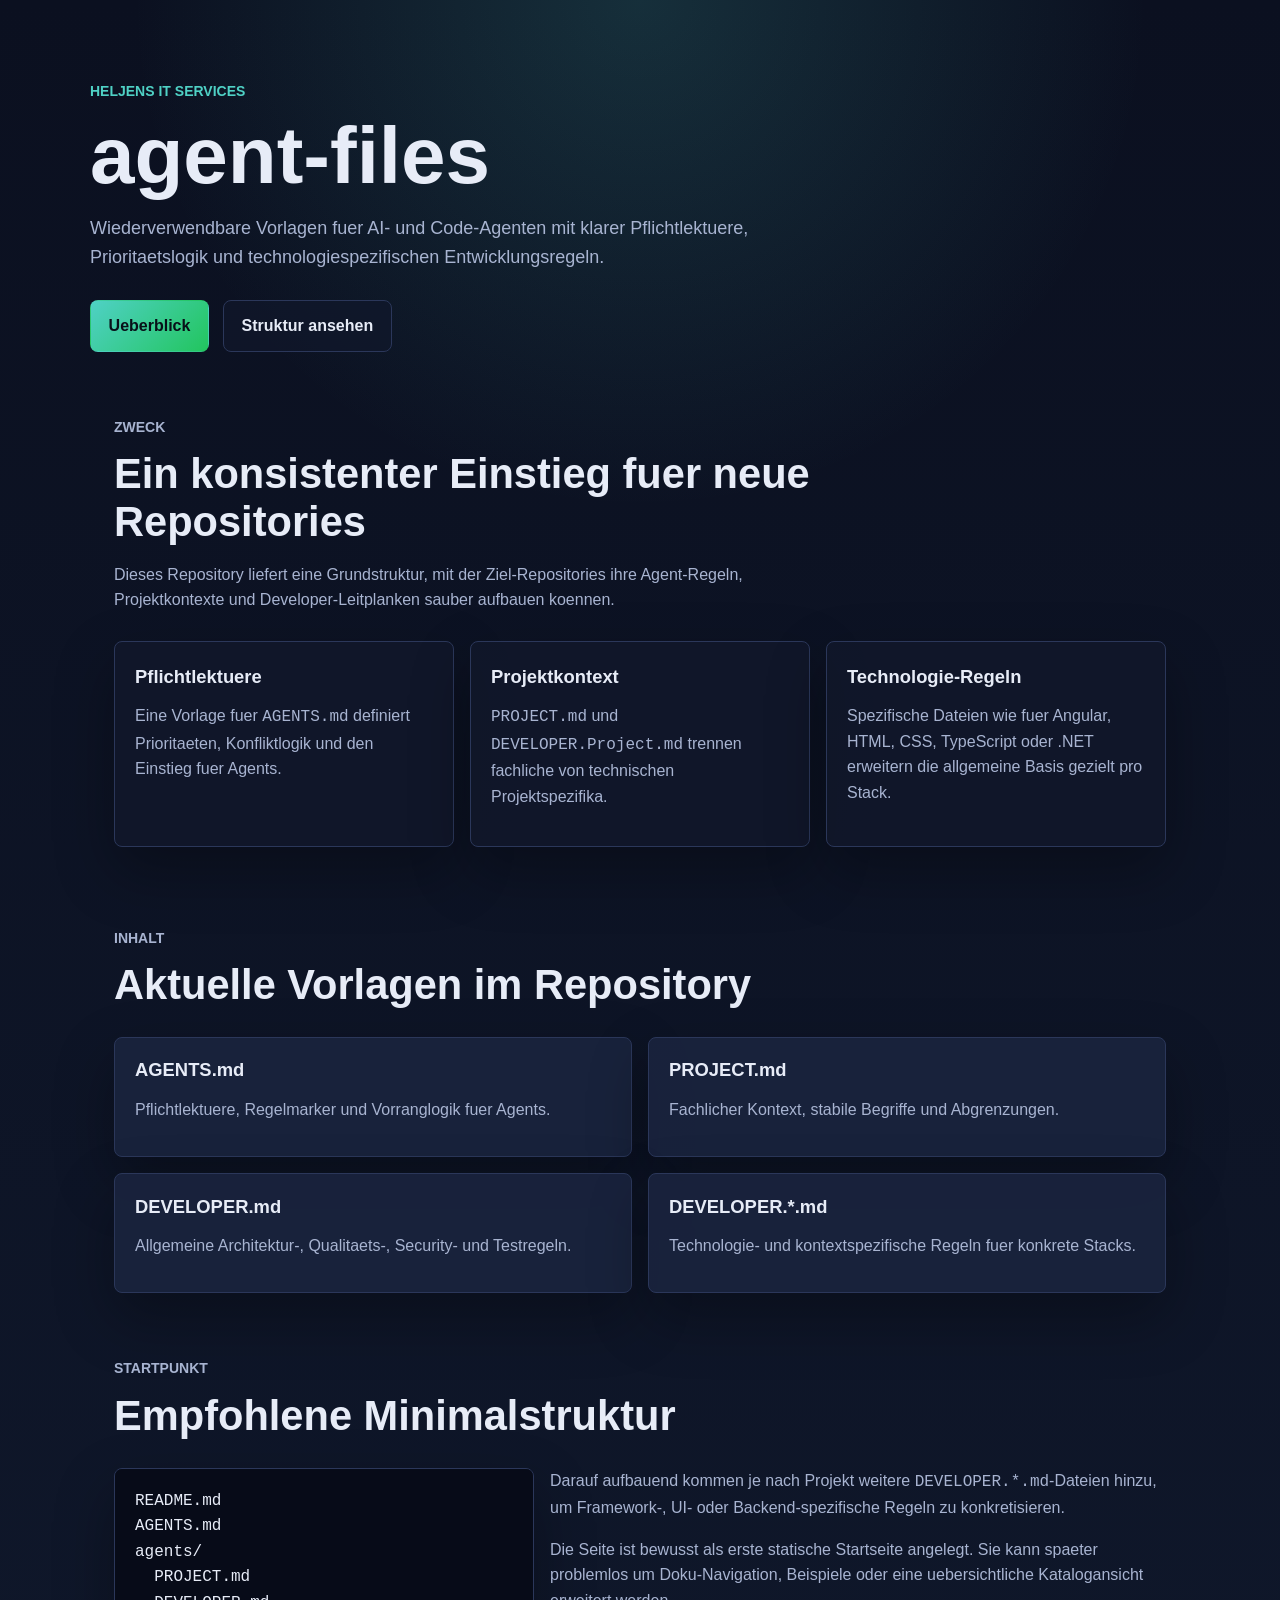
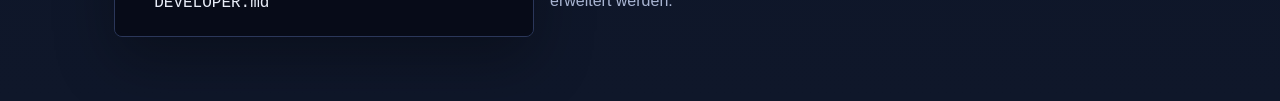
==== docs/index.html @ 11266fe7 "Add initial GitHub Pages landing page" ====
<!DOCTYPE html>
<html lang="de">
<head>
  <meta charset="utf-8">
  <meta name="viewport" content="width=device-width, initial-scale=1">
  <title>agent-files</title>
  <meta
    name="description"
    content="Vorlagen fuer AGENTS.md sowie projekt- und technologiespezifische Developer-Dateien."
  >
  <link rel="stylesheet" href="./styles.css">
</head>
<body>
  <header class="hero">
    <div class="hero__inner">
      <p class="eyebrow">Heljens IT Services</p>
      <h1>agent-files</h1>
      <p class="lead">
        Wiederverwendbare Vorlagen fuer AI- und Code-Agenten mit klarer Pflichtlektuere,
        Prioritaetslogik und technologiespezifischen Entwicklungsregeln.
      </p>
      <div class="hero__actions">
        <a class="button button--primary" href="#zweck">Ueberblick</a>
        <a class="button button--secondary" href="#struktur">Struktur ansehen</a>
      </div>
    </div>
  </header>

  <main>
    <section class="section" id="zweck">
      <div class="section__intro">
        <p class="section-label">Zweck</p>
        <h2>Ein konsistenter Einstieg fuer neue Repositories</h2>
        <p>
          Dieses Repository liefert eine Grundstruktur, mit der Ziel-Repositories
          ihre Agent-Regeln, Projektkontexte und Developer-Leitplanken sauber
          aufbauen koennen.
        </p>
      </div>

      <div class="grid grid--three">
        <article class="card">
          <h3>Pflichtlektuere</h3>
          <p>
            Eine Vorlage fuer <code>AGENTS.md</code> definiert Prioritaeten,
            Konfliktlogik und den Einstieg fuer Agents.
          </p>
        </article>
        <article class="card">
          <h3>Projektkontext</h3>
          <p>
            <code>PROJECT.md</code> und <code>DEVELOPER.Project.md</code> trennen
            fachliche von technischen Projektspezifika.
          </p>
        </article>
        <article class="card">
          <h3>Technologie-Regeln</h3>
          <p>
            Spezifische Dateien wie fuer Angular, HTML, CSS, TypeScript oder .NET
            erweitern die allgemeine Basis gezielt pro Stack.
          </p>
        </article>
      </div>
    </section>

    <section class="section section--accent">
      <div class="section__intro">
        <p class="section-label">Inhalt</p>
        <h2>Aktuelle Vorlagen im Repository</h2>
      </div>

      <div class="template-list">
        <article class="template-item">
          <h3>AGENTS.md</h3>
          <p>Pflichtlektuere, Regelmarker und Vorranglogik fuer Agents.</p>
        </article>
        <article class="template-item">
          <h3>PROJECT.md</h3>
          <p>Fachlicher Kontext, stabile Begriffe und Abgrenzungen.</p>
        </article>
        <article class="template-item">
          <h3>DEVELOPER.md</h3>
          <p>Allgemeine Architektur-, Qualitaets-, Security- und Testregeln.</p>
        </article>
        <article class="template-item">
          <h3>DEVELOPER.*.md</h3>
          <p>Technologie- und kontextspezifische Regeln fuer konkrete Stacks.</p>
        </article>
      </div>
    </section>

    <section class="section" id="struktur">
      <div class="section__intro">
        <p class="section-label">Startpunkt</p>
        <h2>Empfohlene Minimalstruktur</h2>
      </div>

      <div class="layout">
        <div class="card card--code">
          <pre><code>README.md
AGENTS.md
agents/
  PROJECT.md
  DEVELOPER.md</code></pre>
        </div>
        <div class="notes">
          <p>
            Darauf aufbauend kommen je nach Projekt weitere
            <code>DEVELOPER.*.md</code>-Dateien hinzu, um Framework-, UI- oder
            Backend-spezifische Regeln zu konkretisieren.
          </p>
          <p>
            Die Seite ist bewusst als erste statische Startseite angelegt. Sie
            kann spaeter problemlos um Doku-Navigation, Beispiele oder eine
            uebersichtliche Katalogansicht erweitert werden.
          </p>
        </div>
      </div>
    </section>
  </main>
</body>
</html>
---- docs/styles.css ----
:root {
  color-scheme: dark;
  --bg: #0b1020;
  --bg-soft: #141b31;
  --panel: #11182b;
  --panel-strong: #19233d;
  --line: #2b375a;
  --text: #e7ecf7;
  --muted: #a8b4d1;
  --accent: #4fd1c5;
  --accent-strong: #22c55e;
  --shadow: 0 24px 60px rgba(0, 0, 0, 0.3);
}

* {
  box-sizing: border-box;
}

html {
  font-size: 16px;
}

body {
  margin: 0;
  font-family: Inter, "Segoe UI", Arial, sans-serif;
  background:
    radial-gradient(circle at top, rgba(79, 209, 197, 0.16), transparent 28%),
    linear-gradient(180deg, #0b1020 0%, #0f172a 100%);
  color: var(--text);
  line-height: 1.6;
}

a {
  color: inherit;
}

code,
pre {
  font-family: Consolas, "Courier New", monospace;
}

.hero {
  padding: 5rem 1.5rem 4rem;
}

.hero__inner,
.section {
  width: min(1100px, 100%);
  margin: 0 auto;
}

.eyebrow,
.section-label {
  margin: 0 0 0.75rem;
  color: var(--accent);
  font-size: 0.875rem;
  font-weight: 700;
  text-transform: uppercase;
}

h1,
h2,
h3,
p {
  margin-top: 0;
}

h1 {
  margin-bottom: 1rem;
  font-size: clamp(2.8rem, 7vw, 5rem);
  line-height: 1.05;
}

h2 {
  margin-bottom: 1rem;
  font-size: clamp(1.8rem, 4vw, 2.6rem);
  line-height: 1.15;
}

h3 {
  margin-bottom: 0.75rem;
  font-size: 1.15rem;
}

.lead,
.section__intro p,
.notes p,
.card p,
.template-item p {
  color: var(--muted);
}

.lead {
  max-width: 46rem;
  margin-bottom: 1.75rem;
  font-size: 1.125rem;
}

.hero__actions {
  display: flex;
  flex-wrap: wrap;
  gap: 0.875rem;
}

.button {
  display: inline-flex;
  align-items: center;
  justify-content: center;
  min-height: 3rem;
  padding: 0.75rem 1.1rem;
  border: 1px solid var(--line);
  border-radius: 0.5rem;
  text-decoration: none;
  font-weight: 600;
  transition: transform 140ms ease, border-color 140ms ease, background 140ms ease;
}

.button:hover,
.button:focus-visible {
  transform: translateY(-1px);
}

.button:focus-visible {
  outline: 2px solid var(--accent);
  outline-offset: 3px;
}

.button--primary {
  background: linear-gradient(135deg, var(--accent), var(--accent-strong));
  border-color: transparent;
  color: #081018;
}

.button--secondary {
  background: rgba(17, 24, 43, 0.7);
}

.section {
  padding: 0 1.5rem 4rem;
}

.section--accent {
  padding-top: 1rem;
}

.section__intro {
  max-width: 44rem;
  margin-bottom: 1.75rem;
}

.grid {
  display: grid;
  gap: 1rem;
}

.grid--three {
  grid-template-columns: repeat(3, minmax(0, 1fr));
}

.card,
.template-item {
  border: 1px solid var(--line);
  border-radius: 0.5rem;
  background: rgba(17, 24, 43, 0.78);
  box-shadow: var(--shadow);
}

.card {
  padding: 1.25rem;
}

.template-list {
  display: grid;
  grid-template-columns: repeat(2, minmax(0, 1fr));
  gap: 1rem;
}

.template-item {
  padding: 1.1rem 1.25rem;
  background: rgba(25, 35, 61, 0.92);
}

.layout {
  display: grid;
  grid-template-columns: minmax(280px, 420px) minmax(0, 1fr);
  gap: 1rem;
  align-items: start;
}

.card--code {
  padding: 0;
  overflow: hidden;
}

.card--code pre {
  margin: 0;
  padding: 1.25rem;
  background: rgba(7, 11, 24, 0.94);
  overflow-x: auto;
}

@media (max-width: 820px) {
  .grid--three,
  .template-list,
  .layout {
    grid-template-columns: 1fr;
  }

  .hero {
    padding-top: 4rem;
  }
}
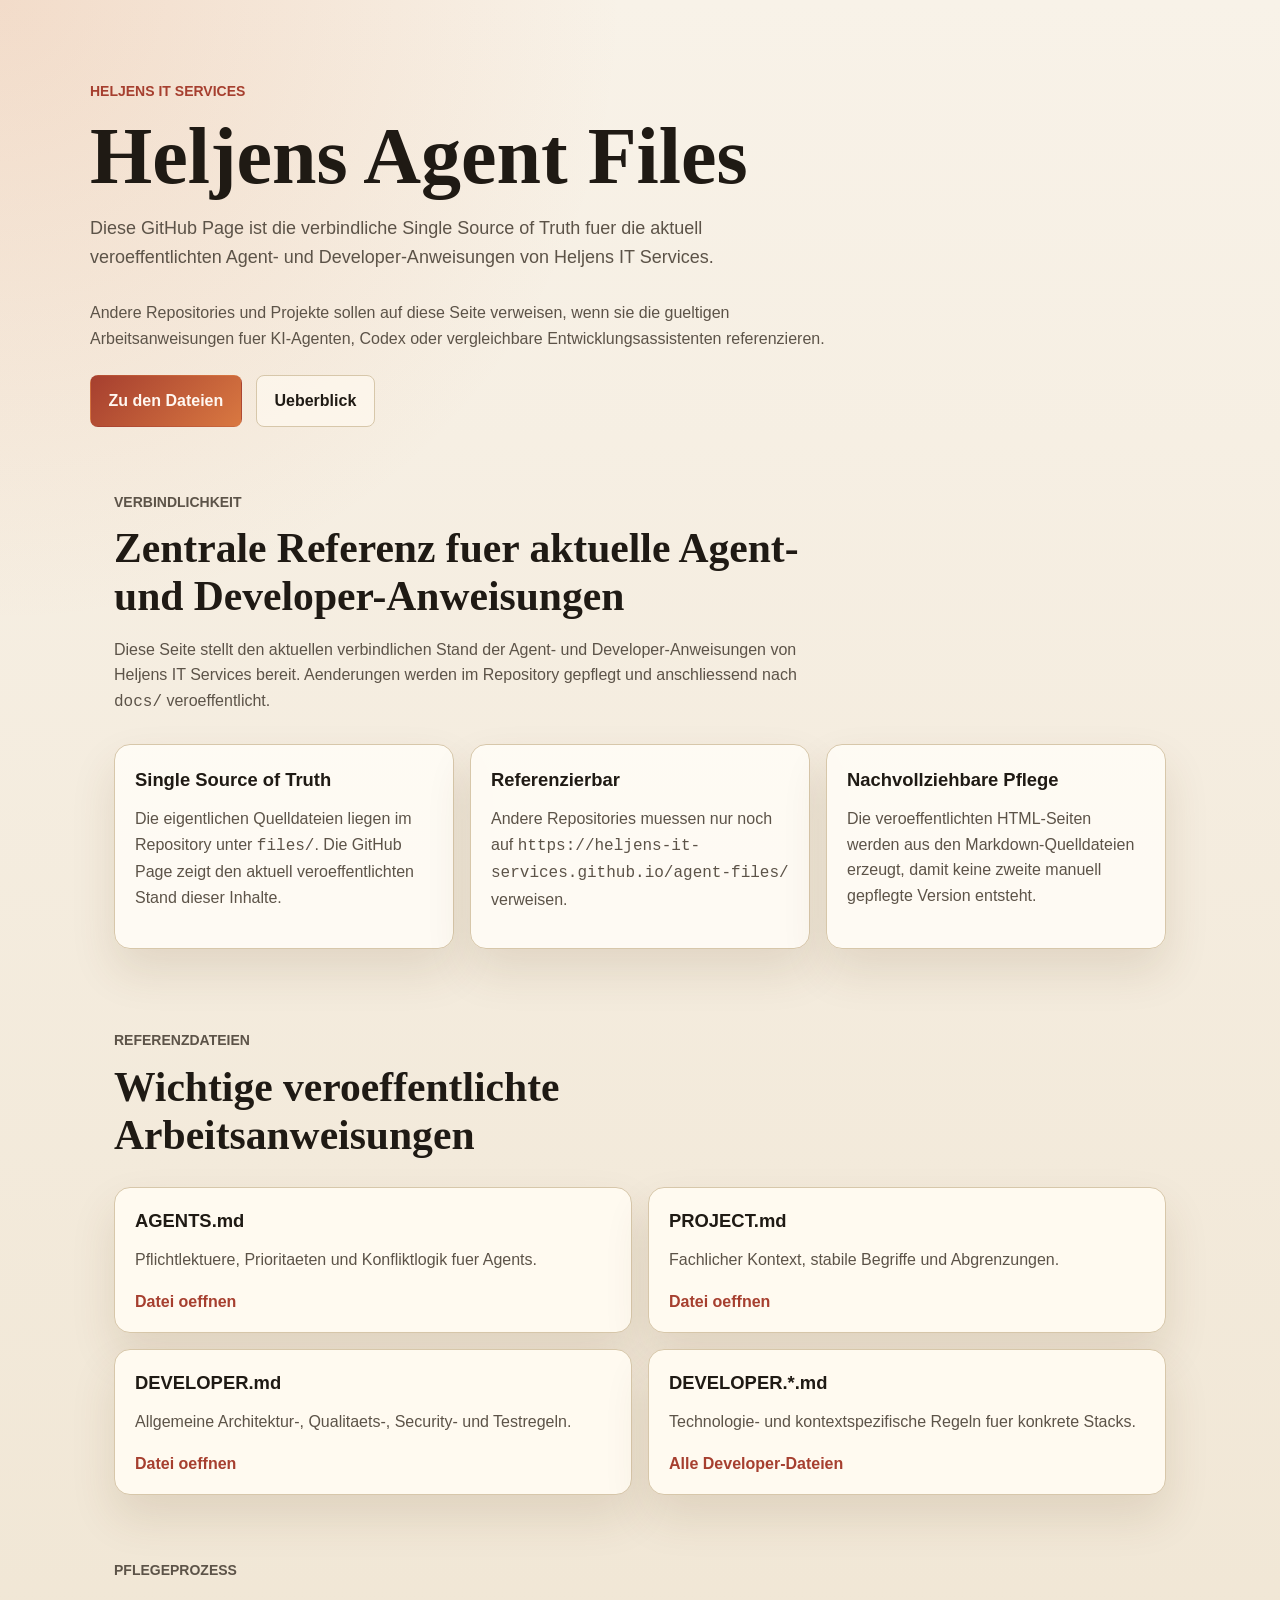
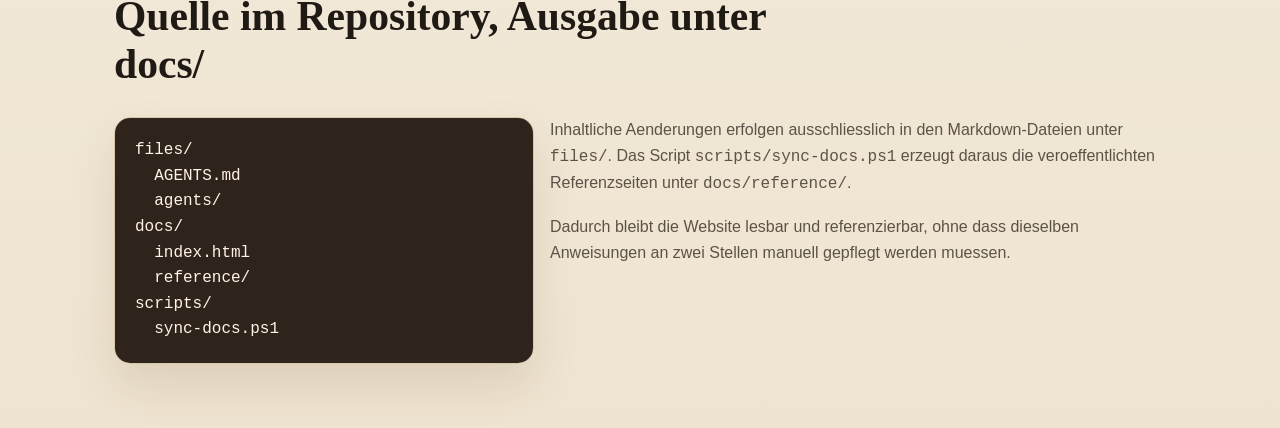
==== commit 7666259d: "Add GitHub Pages reference documentation" ====
--- a/docs/index.html
+++ b/docs/index.html
@@ -3,10 +3,10 @@
 <head>
   <meta charset="utf-8">
   <meta name="viewport" content="width=device-width, initial-scale=1">
-  <title>agent-files</title>
+  <title>Heljens Agent Files</title>
   <meta
     name="description"
-    content="Vorlagen fuer AGENTS.md sowie projekt- und technologiespezifische Developer-Dateien."
+    content="Verbindliche Referenzseite fuer Agent- und Developer-Anweisungen von Heljens IT Services."
   >
   <link rel="stylesheet" href="./styles.css">
 </head>
@@ -14,14 +14,19 @@
   <header class="hero">
     <div class="hero__inner">
       <p class="eyebrow">Heljens IT Services</p>
-      <h1>agent-files</h1>
+      <h1>Heljens Agent Files</h1>
       <p class="lead">
-        Wiederverwendbare Vorlagen fuer AI- und Code-Agenten mit klarer Pflichtlektuere,
-        Prioritaetslogik und technologiespezifischen Entwicklungsregeln.
+        Diese GitHub Page ist die verbindliche Single Source of Truth fuer die aktuell
+        veroeffentlichten Agent- und Developer-Anweisungen von Heljens IT Services.
+      </p>
+      <p class="hero__note">
+        Andere Repositories und Projekte sollen auf diese Seite verweisen, wenn sie die
+        gueltigen Arbeitsanweisungen fuer KI-Agenten, Codex oder vergleichbare
+        Entwicklungsassistenten referenzieren.
       </p>
       <div class="hero__actions">
-        <a class="button button--primary" href="#zweck">Ueberblick</a>
-        <a class="button button--secondary" href="#struktur">Struktur ansehen</a>
+        <a class="button button--primary" href="./reference/index.html">Zu den Dateien</a>
+        <a class="button button--secondary" href="#zweck">Ueberblick</a>
       </div>
     </div>
   </header>
@@ -29,35 +34,38 @@
   <main>
     <section class="section" id="zweck">
       <div class="section__intro">
-        <p class="section-label">Zweck</p>
-        <h2>Ein konsistenter Einstieg fuer neue Repositories</h2>
+        <p class="section-label">Verbindlichkeit</p>
+        <h2>Zentrale Referenz fuer aktuelle Agent- und Developer-Anweisungen</h2>
         <p>
-          Dieses Repository liefert eine Grundstruktur, mit der Ziel-Repositories
-          ihre Agent-Regeln, Projektkontexte und Developer-Leitplanken sauber
-          aufbauen koennen.
+          Diese Seite stellt den aktuellen verbindlichen Stand der Agent- und
+          Developer-Anweisungen von Heljens IT Services bereit. Aenderungen werden
+          im Repository gepflegt und anschliessend nach <code>docs/</code>
+          veroeffentlicht.
         </p>
       </div>
 
       <div class="grid grid--three">
         <article class="card">
-          <h3>Pflichtlektuere</h3>
+          <h3>Single Source of Truth</h3>
           <p>
-            Eine Vorlage fuer <code>AGENTS.md</code> definiert Prioritaeten,
-            Konfliktlogik und den Einstieg fuer Agents.
+            Die eigentlichen Quelldateien liegen im Repository unter
+            <code>files/</code>. Die GitHub Page zeigt den aktuell
+            veroeffentlichten Stand dieser Inhalte.
           </p>
         </article>
         <article class="card">
-          <h3>Projektkontext</h3>
+          <h3>Referenzierbar</h3>
           <p>
-            <code>PROJECT.md</code> und <code>DEVELOPER.Project.md</code> trennen
-            fachliche von technischen Projektspezifika.
+            Andere Repositories muessen nur noch auf
+            <code>https://heljens-it-services.github.io/agent-files/</code>
+            verweisen.
           </p>
         </article>
         <article class="card">
-          <h3>Technologie-Regeln</h3>
+          <h3>Nachvollziehbare Pflege</h3>
           <p>
-            Spezifische Dateien wie fuer Angular, HTML, CSS, TypeScript oder .NET
-            erweitern die allgemeine Basis gezielt pro Stack.
+            Die veroeffentlichten HTML-Seiten werden aus den Markdown-Quelldateien
+            erzeugt, damit keine zweite manuell gepflegte Version entsteht.
           </p>
         </article>
       </div>
@@ -65,54 +73,61 @@
 
     <section class="section section--accent">
       <div class="section__intro">
-        <p class="section-label">Inhalt</p>
-        <h2>Aktuelle Vorlagen im Repository</h2>
+        <p class="section-label">Referenzdateien</p>
+        <h2>Wichtige veroeffentlichte Arbeitsanweisungen</h2>
       </div>
 
       <div class="template-list">
         <article class="template-item">
           <h3>AGENTS.md</h3>
-          <p>Pflichtlektuere, Regelmarker und Vorranglogik fuer Agents.</p>
+          <p>Pflichtlektuere, Prioritaeten und Konfliktlogik fuer Agents.</p>
+          <a class="text-link" href="./reference/AGENTS.html">Datei oeffnen</a>
         </article>
         <article class="template-item">
           <h3>PROJECT.md</h3>
           <p>Fachlicher Kontext, stabile Begriffe und Abgrenzungen.</p>
+          <a class="text-link" href="./reference/agents/PROJECT.html">Datei oeffnen</a>
         </article>
         <article class="template-item">
           <h3>DEVELOPER.md</h3>
           <p>Allgemeine Architektur-, Qualitaets-, Security- und Testregeln.</p>
+          <a class="text-link" href="./reference/agents/DEVELOPER.html">Datei oeffnen</a>
         </article>
         <article class="template-item">
           <h3>DEVELOPER.*.md</h3>
           <p>Technologie- und kontextspezifische Regeln fuer konkrete Stacks.</p>
+          <a class="text-link" href="./reference/index.html">Alle Developer-Dateien</a>
         </article>
       </div>
     </section>
 
     <section class="section" id="struktur">
       <div class="section__intro">
-        <p class="section-label">Startpunkt</p>
-        <h2>Empfohlene Minimalstruktur</h2>
+        <p class="section-label">Pflegeprozess</p>
+        <h2>Quelle im Repository, Ausgabe unter docs/</h2>
       </div>
 
       <div class="layout">
         <div class="card card--code">
-          <pre><code>README.md
-AGENTS.md
-agents/
-  PROJECT.md
-  DEVELOPER.md</code></pre>
+          <pre><code>files/
+  AGENTS.md
+  agents/
+docs/
+  index.html
+  reference/
+scripts/
+  sync-docs.ps1</code></pre>
         </div>
         <div class="notes">
           <p>
-            Darauf aufbauend kommen je nach Projekt weitere
-            <code>DEVELOPER.*.md</code>-Dateien hinzu, um Framework-, UI- oder
-            Backend-spezifische Regeln zu konkretisieren.
+            Inhaltliche Aenderungen erfolgen ausschliesslich in den Markdown-Dateien
+            unter <code>files/</code>. Das Script <code>scripts/sync-docs.ps1</code>
+            erzeugt daraus die veroeffentlichten Referenzseiten unter
+            <code>docs/reference/</code>.
           </p>
           <p>
-            Die Seite ist bewusst als erste statische Startseite angelegt. Sie
-            kann spaeter problemlos um Doku-Navigation, Beispiele oder eine
-            uebersichtliche Katalogansicht erweitert werden.
+            Dadurch bleibt die Website lesbar und referenzierbar, ohne dass dieselben
+            Anweisungen an zwei Stellen manuell gepflegt werden muessen.
           </p>
         </div>
       </div>
--- a/docs/styles.css
+++ b/docs/styles.css
@@ -1,15 +1,15 @@
 :root {
-  color-scheme: dark;
-  --bg: #0b1020;
-  --bg-soft: #141b31;
-  --panel: #11182b;
-  --panel-strong: #19233d;
-  --line: #2b375a;
-  --text: #e7ecf7;
-  --muted: #a8b4d1;
-  --accent: #4fd1c5;
-  --accent-strong: #22c55e;
-  --shadow: 0 24px 60px rgba(0, 0, 0, 0.3);
+  color-scheme: light;
+  --bg: #f5efe3;
+  --bg-soft: #efe4d1;
+  --panel: rgba(255, 252, 246, 0.92);
+  --panel-strong: #fffaf0;
+  --line: #d7c7aa;
+  --text: #1f1a14;
+  --muted: #5c5348;
+  --accent: #a63f2f;
+  --accent-strong: #d97841;
+  --shadow: 0 22px 45px rgba(88, 55, 20, 0.12);
 }
 
 * {
@@ -22,10 +22,10 @@
 
 body {
   margin: 0;
-  font-family: Inter, "Segoe UI", Arial, sans-serif;
+  font-family: "Source Sans 3", "Segoe UI", Arial, sans-serif;
   background:
-    radial-gradient(circle at top, rgba(79, 209, 197, 0.16), transparent 28%),
-    linear-gradient(180deg, #0b1020 0%, #0f172a 100%);
+    radial-gradient(circle at top left, rgba(217, 120, 65, 0.18), transparent 26%),
+    linear-gradient(180deg, #f8f2e8 0%, #efe4d1 100%);
   color: var(--text);
   line-height: 1.6;
 }
@@ -43,8 +43,14 @@
   padding: 5rem 1.5rem 4rem;
 }
 
+.doc-hero {
+  padding: 3.5rem 1.5rem 2rem;
+}
+
 .hero__inner,
-.section {
+.section,
+.doc-hero__inner,
+.doc-layout {
   width: min(1100px, 100%);
   margin: 0 auto;
 }
@@ -69,12 +75,14 @@
   margin-bottom: 1rem;
   font-size: clamp(2.8rem, 7vw, 5rem);
   line-height: 1.05;
+  font-family: "Merriweather", Georgia, serif;
 }
 
 h2 {
   margin-bottom: 1rem;
   font-size: clamp(1.8rem, 4vw, 2.6rem);
   line-height: 1.15;
+  font-family: "Merriweather", Georgia, serif;
 }
 
 h3 {
@@ -86,7 +94,9 @@
 .section__intro p,
 .notes p,
 .card p,
-.template-item p {
+.template-item p,
+.doc-meta p,
+.reference-list span {
   color: var(--muted);
 }
 
@@ -94,6 +104,12 @@
   max-width: 46rem;
   margin-bottom: 1.75rem;
   font-size: 1.125rem;
+}
+
+.hero__note {
+  max-width: 48rem;
+  margin-bottom: 1.5rem;
+  color: var(--muted);
 }
 
 .hero__actions {
@@ -128,11 +144,11 @@
 .button--primary {
   background: linear-gradient(135deg, var(--accent), var(--accent-strong));
   border-color: transparent;
-  color: #081018;
+  color: #fff7f0;
 }
 
 .button--secondary {
-  background: rgba(17, 24, 43, 0.7);
+  background: rgba(255, 250, 240, 0.7);
 }
 
 .section {
@@ -160,8 +176,8 @@
 .card,
 .template-item {
   border: 1px solid var(--line);
-  border-radius: 0.5rem;
-  background: rgba(17, 24, 43, 0.78);
+  border-radius: 1rem;
+  background: var(--panel);
   box-shadow: var(--shadow);
 }
 
@@ -177,7 +193,7 @@
 
 .template-item {
   padding: 1.1rem 1.25rem;
-  background: rgba(25, 35, 61, 0.92);
+  background: var(--panel-strong);
 }
 
 .layout {
@@ -195,14 +211,73 @@
 .card--code pre {
   margin: 0;
   padding: 1.25rem;
-  background: rgba(7, 11, 24, 0.94);
+  background: #2f241c;
+  color: #fff4e7;
   overflow-x: auto;
+}
+
+.text-link {
+  color: var(--accent);
+  font-weight: 700;
+  text-decoration: none;
+}
+
+.text-link:hover,
+.text-link:focus-visible {
+  text-decoration: underline;
+}
+
+.doc-layout {
+  display: grid;
+  grid-template-columns: minmax(240px, 320px) minmax(0, 1fr);
+  gap: 1rem;
+  padding: 0 1.5rem 4rem;
+  align-items: start;
+}
+
+.doc-content,
+.doc-meta,
+.reference-card {
+  padding: 1.5rem;
+}
+
+.markdown-body h1:first-child,
+.markdown-body h2:first-child,
+.markdown-body h3:first-child {
+  margin-top: 0;
+}
+
+.markdown-body pre {
+  padding: 1rem;
+  border-radius: 0.75rem;
+  background: #2f241c;
+  color: #fff4e7;
+  overflow-x: auto;
+}
+
+.markdown-body code {
+  font-size: 0.95em;
+}
+
+.reference-list {
+  margin: 0;
+  padding-left: 1.25rem;
+}
+
+.reference-list li + li {
+  margin-top: 0.75rem;
+}
+
+.reference-list a {
+  color: var(--accent);
+  font-weight: 700;
 }
 
 @media (max-width: 820px) {
   .grid--three,
   .template-list,
-  .layout {
+  .layout,
+  .doc-layout {
     grid-template-columns: 1fr;
   }
 
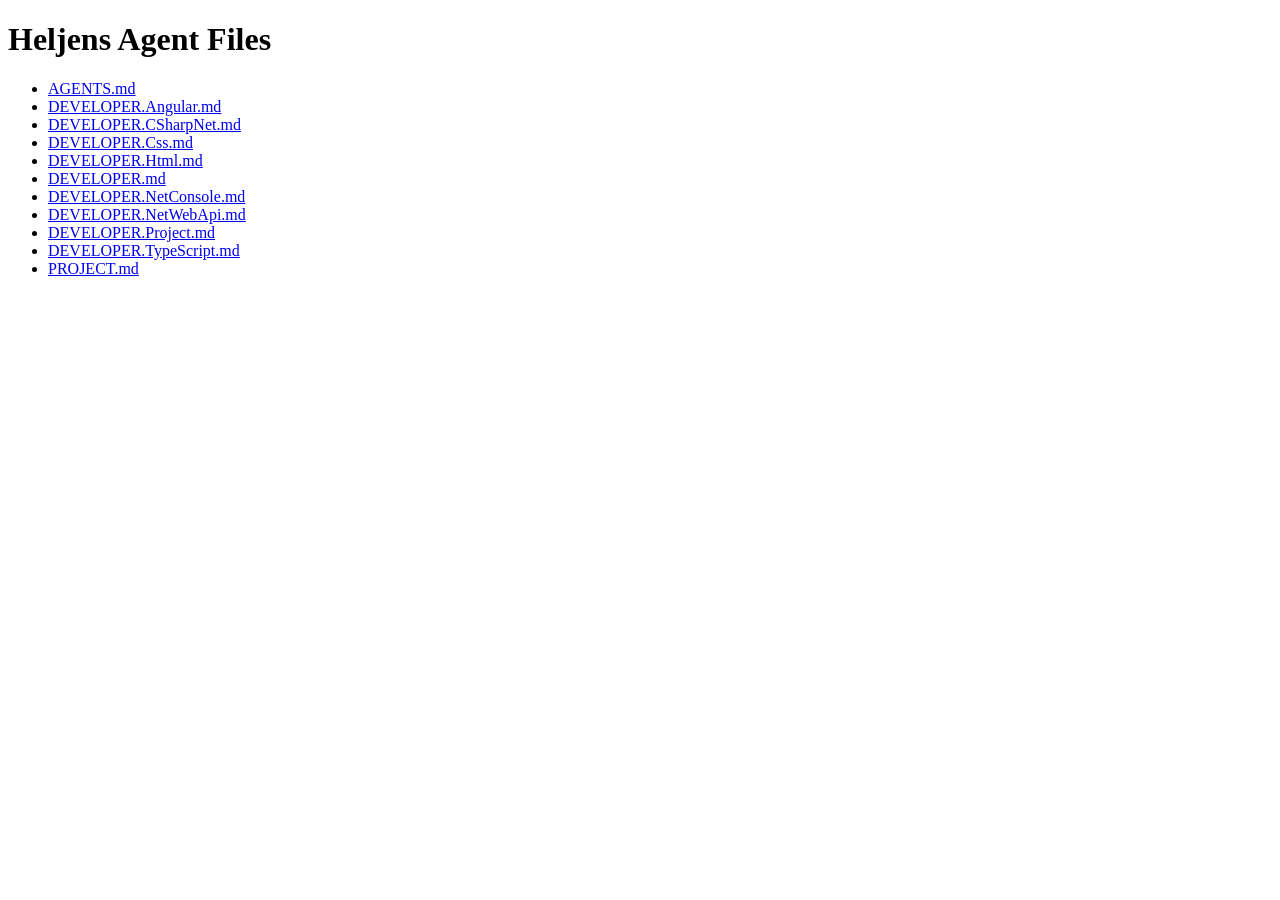
==== commit 8b7bc142: "Simplify GitHub Pages output" ====
--- a/docs/index.html
+++ b/docs/index.html
@@ -4,134 +4,21 @@
   <meta charset="utf-8">
   <meta name="viewport" content="width=device-width, initial-scale=1">
   <title>Heljens Agent Files</title>
-  <meta
-    name="description"
-    content="Verbindliche Referenzseite fuer Agent- und Developer-Anweisungen von Heljens IT Services."
-  >
-  <link rel="stylesheet" href="./styles.css">
 </head>
 <body>
-  <header class="hero">
-    <div class="hero__inner">
-      <p class="eyebrow">Heljens IT Services</p>
-      <h1>Heljens Agent Files</h1>
-      <p class="lead">
-        Diese GitHub Page ist die verbindliche Single Source of Truth fuer die aktuell
-        veroeffentlichten Agent- und Developer-Anweisungen von Heljens IT Services.
-      </p>
-      <p class="hero__note">
-        Andere Repositories und Projekte sollen auf diese Seite verweisen, wenn sie die
-        gueltigen Arbeitsanweisungen fuer KI-Agenten, Codex oder vergleichbare
-        Entwicklungsassistenten referenzieren.
-      </p>
-      <div class="hero__actions">
-        <a class="button button--primary" href="./reference/index.html">Zu den Dateien</a>
-        <a class="button button--secondary" href="#zweck">Ueberblick</a>
-      </div>
-    </div>
-  </header>
-
-  <main>
-    <section class="section" id="zweck">
-      <div class="section__intro">
-        <p class="section-label">Verbindlichkeit</p>
-        <h2>Zentrale Referenz fuer aktuelle Agent- und Developer-Anweisungen</h2>
-        <p>
-          Diese Seite stellt den aktuellen verbindlichen Stand der Agent- und
-          Developer-Anweisungen von Heljens IT Services bereit. Aenderungen werden
-          im Repository gepflegt und anschliessend nach <code>docs/</code>
-          veroeffentlicht.
-        </p>
-      </div>
-
-      <div class="grid grid--three">
-        <article class="card">
-          <h3>Single Source of Truth</h3>
-          <p>
-            Die eigentlichen Quelldateien liegen im Repository unter
-            <code>files/</code>. Die GitHub Page zeigt den aktuell
-            veroeffentlichten Stand dieser Inhalte.
-          </p>
-        </article>
-        <article class="card">
-          <h3>Referenzierbar</h3>
-          <p>
-            Andere Repositories muessen nur noch auf
-            <code>https://heljens-it-services.github.io/agent-files/</code>
-            verweisen.
-          </p>
-        </article>
-        <article class="card">
-          <h3>Nachvollziehbare Pflege</h3>
-          <p>
-            Die veroeffentlichten HTML-Seiten werden aus den Markdown-Quelldateien
-            erzeugt, damit keine zweite manuell gepflegte Version entsteht.
-          </p>
-        </article>
-      </div>
-    </section>
-
-    <section class="section section--accent">
-      <div class="section__intro">
-        <p class="section-label">Referenzdateien</p>
-        <h2>Wichtige veroeffentlichte Arbeitsanweisungen</h2>
-      </div>
-
-      <div class="template-list">
-        <article class="template-item">
-          <h3>AGENTS.md</h3>
-          <p>Pflichtlektuere, Prioritaeten und Konfliktlogik fuer Agents.</p>
-          <a class="text-link" href="./reference/AGENTS.html">Datei oeffnen</a>
-        </article>
-        <article class="template-item">
-          <h3>PROJECT.md</h3>
-          <p>Fachlicher Kontext, stabile Begriffe und Abgrenzungen.</p>
-          <a class="text-link" href="./reference/agents/PROJECT.html">Datei oeffnen</a>
-        </article>
-        <article class="template-item">
-          <h3>DEVELOPER.md</h3>
-          <p>Allgemeine Architektur-, Qualitaets-, Security- und Testregeln.</p>
-          <a class="text-link" href="./reference/agents/DEVELOPER.html">Datei oeffnen</a>
-        </article>
-        <article class="template-item">
-          <h3>DEVELOPER.*.md</h3>
-          <p>Technologie- und kontextspezifische Regeln fuer konkrete Stacks.</p>
-          <a class="text-link" href="./reference/index.html">Alle Developer-Dateien</a>
-        </article>
-      </div>
-    </section>
-
-    <section class="section" id="struktur">
-      <div class="section__intro">
-        <p class="section-label">Pflegeprozess</p>
-        <h2>Quelle im Repository, Ausgabe unter docs/</h2>
-      </div>
-
-      <div class="layout">
-        <div class="card card--code">
-          <pre><code>files/
-  AGENTS.md
-  agents/
-docs/
-  index.html
-  reference/
-scripts/
-  sync-docs.ps1</code></pre>
-        </div>
-        <div class="notes">
-          <p>
-            Inhaltliche Aenderungen erfolgen ausschliesslich in den Markdown-Dateien
-            unter <code>files/</code>. Das Script <code>scripts/sync-docs.ps1</code>
-            erzeugt daraus die veroeffentlichten Referenzseiten unter
-            <code>docs/reference/</code>.
-          </p>
-          <p>
-            Dadurch bleibt die Website lesbar und referenzierbar, ohne dass dieselben
-            Anweisungen an zwei Stellen manuell gepflegt werden muessen.
-          </p>
-        </div>
-      </div>
-    </section>
-  </main>
+  <h1>Heljens Agent Files</h1>
+  <ul>
+    <li><a href="./reference/AGENTS.html">AGENTS.md</a></li>
+    <li><a href="./reference/agents/DEVELOPER.Angular.html">DEVELOPER.Angular.md</a></li>
+    <li><a href="./reference/agents/DEVELOPER.CSharpNet.html">DEVELOPER.CSharpNet.md</a></li>
+    <li><a href="./reference/agents/DEVELOPER.Css.html">DEVELOPER.Css.md</a></li>
+    <li><a href="./reference/agents/DEVELOPER.Html.html">DEVELOPER.Html.md</a></li>
+    <li><a href="./reference/agents/DEVELOPER.html">DEVELOPER.md</a></li>
+    <li><a href="./reference/agents/DEVELOPER.NetConsole.html">DEVELOPER.NetConsole.md</a></li>
+    <li><a href="./reference/agents/DEVELOPER.NetWebApi.html">DEVELOPER.NetWebApi.md</a></li>
+    <li><a href="./reference/agents/DEVELOPER.Project.html">DEVELOPER.Project.md</a></li>
+    <li><a href="./reference/agents/DEVELOPER.TypeScript.html">DEVELOPER.TypeScript.md</a></li>
+    <li><a href="./reference/agents/PROJECT.html">PROJECT.md</a></li>
+  </ul>
 </body>
 </html>
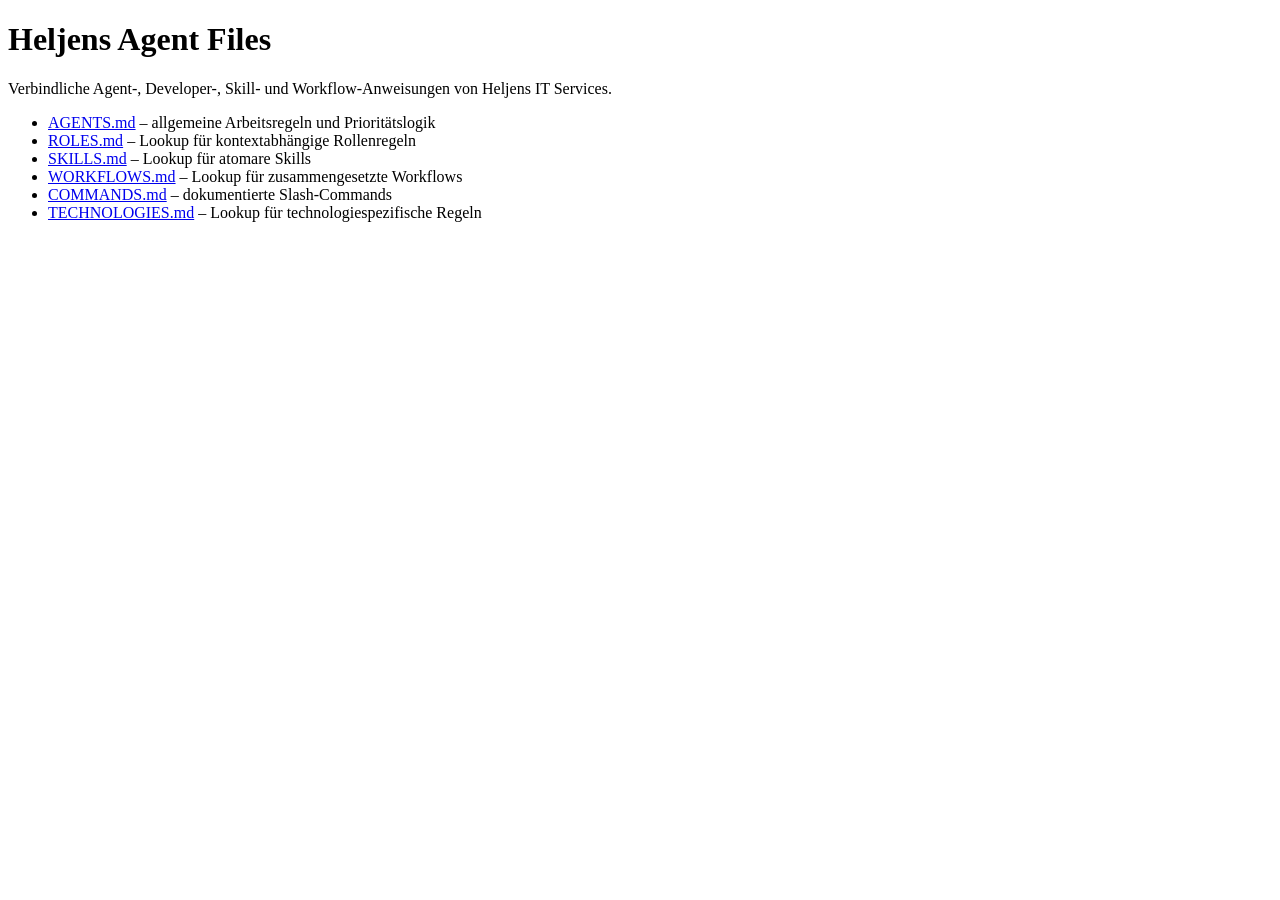
==== commit c1303c42: "fix: restore GitHub Pages entrypoint" ====
--- a/docs/index.html
+++ b/docs/index.html
@@ -1,24 +1,25 @@
-<!DOCTYPE html>
+<!doctype html>
 <html lang="de">
-<head>
-  <meta charset="utf-8">
-  <meta name="viewport" content="width=device-width, initial-scale=1">
-  <title>Heljens Agent Files</title>
-</head>
-<body>
-  <h1>Heljens Agent Files</h1>
-  <ul>
-    <li><a href="./reference/AGENTS.html">AGENTS.md</a></li>
-    <li><a href="./reference/agents/DEVELOPER.Angular.html">DEVELOPER.Angular.md</a></li>
-    <li><a href="./reference/agents/DEVELOPER.CSharpNet.html">DEVELOPER.CSharpNet.md</a></li>
-    <li><a href="./reference/agents/DEVELOPER.Css.html">DEVELOPER.Css.md</a></li>
-    <li><a href="./reference/agents/DEVELOPER.Html.html">DEVELOPER.Html.md</a></li>
-    <li><a href="./reference/agents/DEVELOPER.html">DEVELOPER.md</a></li>
-    <li><a href="./reference/agents/DEVELOPER.NetConsole.html">DEVELOPER.NetConsole.md</a></li>
-    <li><a href="./reference/agents/DEVELOPER.NetWebApi.html">DEVELOPER.NetWebApi.md</a></li>
-    <li><a href="./reference/agents/DEVELOPER.Project.html">DEVELOPER.Project.md</a></li>
-    <li><a href="./reference/agents/DEVELOPER.TypeScript.html">DEVELOPER.TypeScript.md</a></li>
-    <li><a href="./reference/agents/PROJECT.html">PROJECT.md</a></li>
-  </ul>
-</body>
+  <head>
+    <meta charset="utf-8">
+    <meta name="viewport" content="width=device-width, initial-scale=1">
+    <meta name="description" content="Veröffentlichte Agent-, Developer-, Skill- und Workflow-Anweisungen von Heljens IT Services.">
+    <title>Heljens Agent Files</title>
+  </head>
+  <body>
+    <main>
+      <h1>Heljens Agent Files</h1>
+      <p>Verbindliche Agent-, Developer-, Skill- und Workflow-Anweisungen von Heljens IT Services.</p>
+      <nav aria-label="Veröffentlichte Einstiegspunkte">
+        <ul>
+          <li><a href="AGENTS.md">AGENTS.md</a> – allgemeine Arbeitsregeln und Prioritätslogik</li>
+          <li><a href="roles/ROLES.md">ROLES.md</a> – Lookup für kontextabhängige Rollenregeln</li>
+          <li><a href="skills/SKILLS.md">SKILLS.md</a> – Lookup für atomare Skills</li>
+          <li><a href="workflows/WORKFLOWS.md">WORKFLOWS.md</a> – Lookup für zusammengesetzte Workflows</li>
+          <li><a href="COMMANDS.md">COMMANDS.md</a> – dokumentierte Slash-Commands</li>
+          <li><a href="TECHNOLOGIES.md">TECHNOLOGIES.md</a> – Lookup für technologiespezifische Regeln</li>
+        </ul>
+      </nav>
+    </main>
+  </body>
 </html>
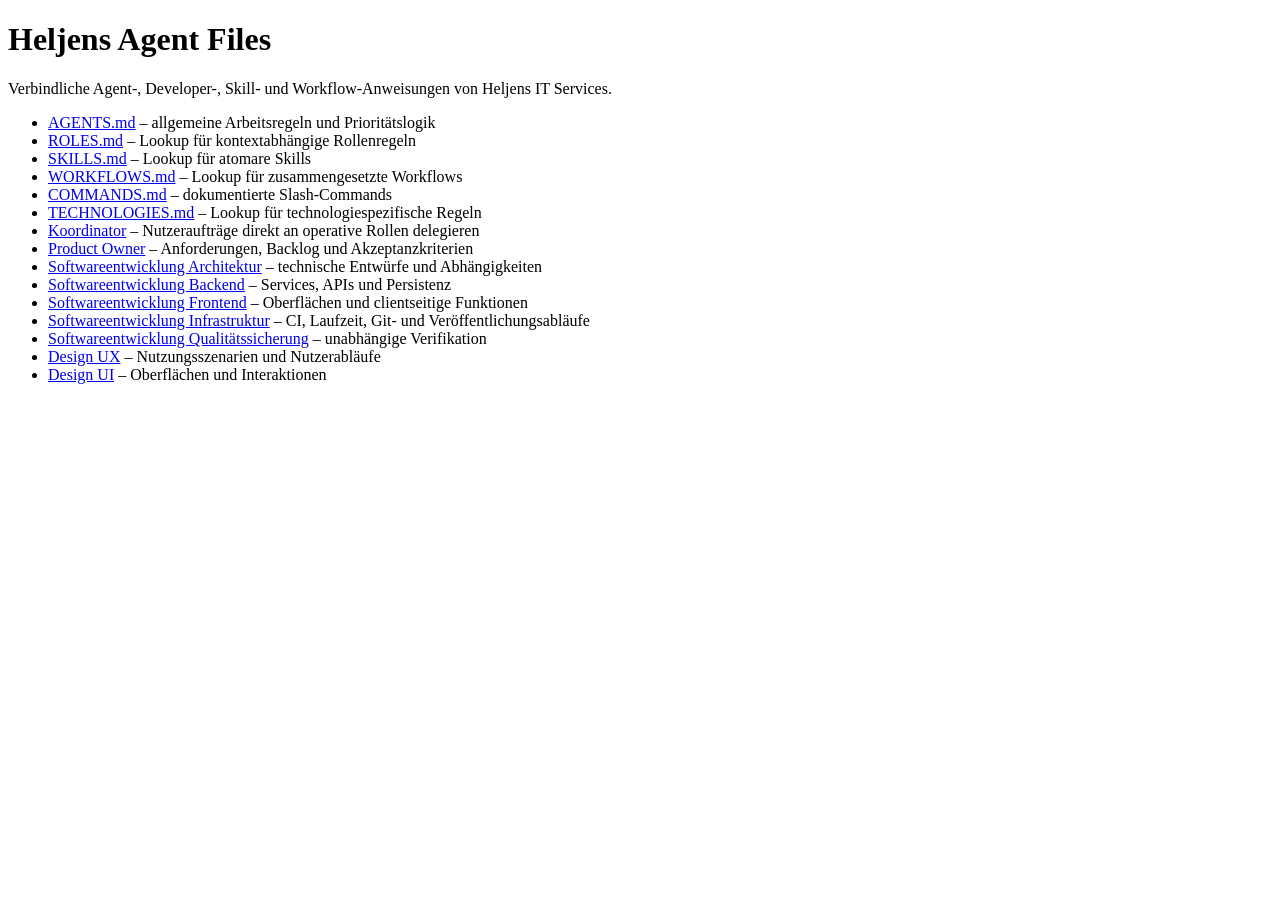
==== commit ba9d5baf: "docs: Rollenmodell für Softwareentwicklung und Design einführen" ====
--- a/docs/index.html
+++ b/docs/index.html
@@ -18,6 +18,15 @@
           <li><a href="workflows/WORKFLOWS.md">WORKFLOWS.md</a> – Lookup für zusammengesetzte Workflows</li>
           <li><a href="COMMANDS.md">COMMANDS.md</a> – dokumentierte Slash-Commands</li>
           <li><a href="TECHNOLOGIES.md">TECHNOLOGIES.md</a> – Lookup für technologiespezifische Regeln</li>
+          <li><a href="roles/koordinator/KOORDINATOR.md">Koordinator</a> – Nutzeraufträge direkt an operative Rollen delegieren</li>
+          <li><a href="roles/product_owner/PRODUCT_OWNER.md">Product Owner</a> – Anforderungen, Backlog und Akzeptanzkriterien</li>
+          <li><a href="roles/softwareentwicklung_architektur/SOFTWAREENTWICKLUNG_ARCHITEKTUR.md">Softwareentwicklung Architektur</a> – technische Entwürfe und Abhängigkeiten</li>
+          <li><a href="roles/softwareentwicklung_backend/SOFTWAREENTWICKLUNG_BACKEND.md">Softwareentwicklung Backend</a> – Services, APIs und Persistenz</li>
+          <li><a href="roles/softwareentwicklung_frontend/SOFTWAREENTWICKLUNG_FRONTEND.md">Softwareentwicklung Frontend</a> – Oberflächen und clientseitige Funktionen</li>
+          <li><a href="roles/softwareentwicklung_infrastruktur/SOFTWAREENTWICKLUNG_INFRASTRUKTUR.md">Softwareentwicklung Infrastruktur</a> – CI, Laufzeit, Git- und Veröffentlichungsabläufe</li>
+          <li><a href="roles/softwareentwicklung_qualitaetssicherung/SOFTWAREENTWICKLUNG_QUALITAETSSICHERUNG.md">Softwareentwicklung Qualitätssicherung</a> – unabhängige Verifikation</li>
+          <li><a href="roles/design_ux/DESIGN_UX.md">Design UX</a> – Nutzungsszenarien und Nutzerabläufe</li>
+          <li><a href="roles/design_ui/DESIGN_UI.md">Design UI</a> – Oberflächen und Interaktionen</li>
         </ul>
       </nav>
     </main>
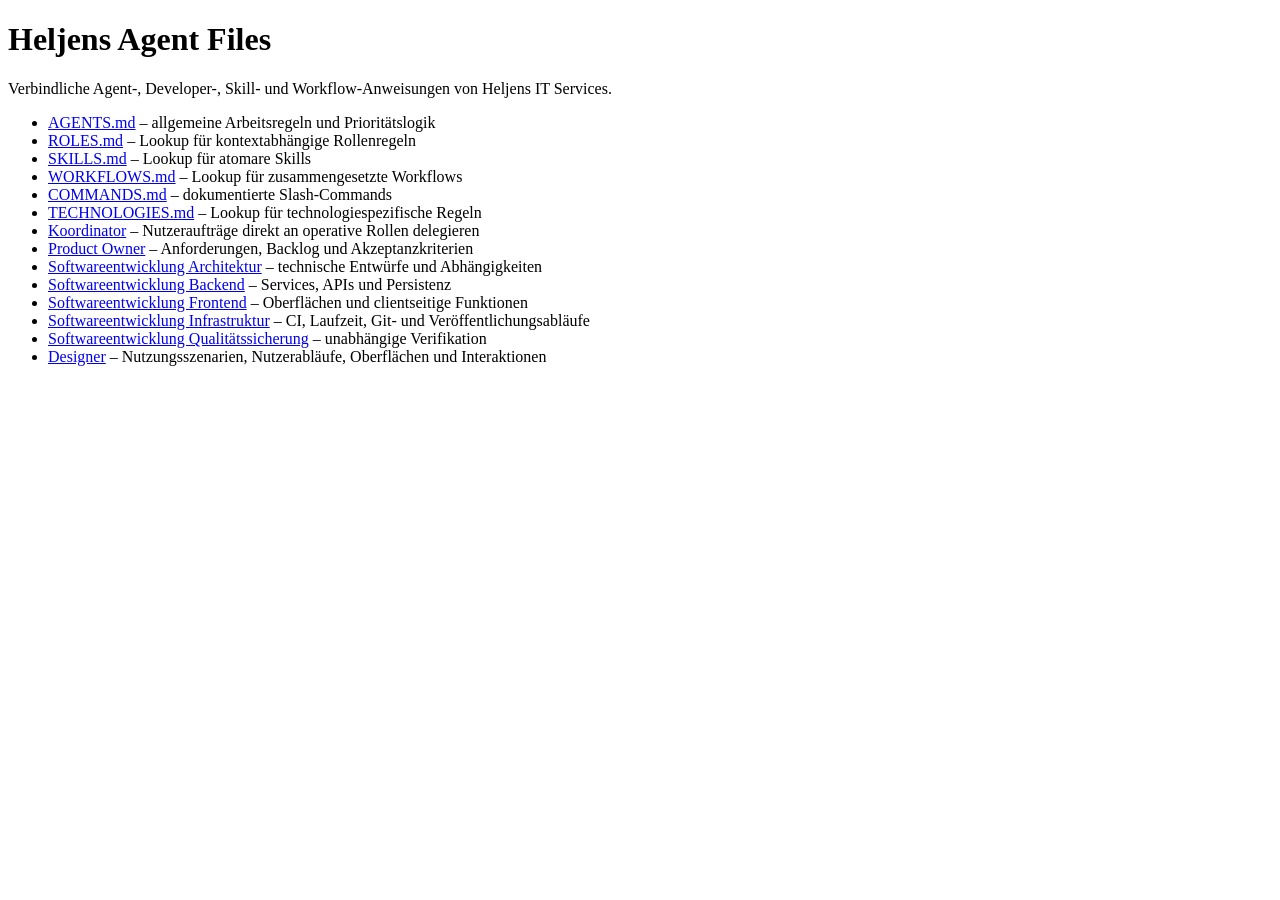
==== commit 6a808406: "refactor: UI und UX Designrolle zusammenführen" ====
--- a/docs/index.html
+++ b/docs/index.html
@@ -25,8 +25,7 @@
           <li><a href="roles/softwareentwicklung_frontend/SOFTWAREENTWICKLUNG_FRONTEND.md">Softwareentwicklung Frontend</a> – Oberflächen und clientseitige Funktionen</li>
           <li><a href="roles/softwareentwicklung_infrastruktur/SOFTWAREENTWICKLUNG_INFRASTRUKTUR.md">Softwareentwicklung Infrastruktur</a> – CI, Laufzeit, Git- und Veröffentlichungsabläufe</li>
           <li><a href="roles/softwareentwicklung_qualitaetssicherung/SOFTWAREENTWICKLUNG_QUALITAETSSICHERUNG.md">Softwareentwicklung Qualitätssicherung</a> – unabhängige Verifikation</li>
-          <li><a href="roles/design_ux/DESIGN_UX.md">Design UX</a> – Nutzungsszenarien und Nutzerabläufe</li>
-          <li><a href="roles/design_ui/DESIGN_UI.md">Design UI</a> – Oberflächen und Interaktionen</li>
+          <li><a href="roles/designer/DESIGNER.md">Designer</a> – Nutzungsszenarien, Nutzerabläufe, Oberflächen und Interaktionen</li>
         </ul>
       </nav>
     </main>
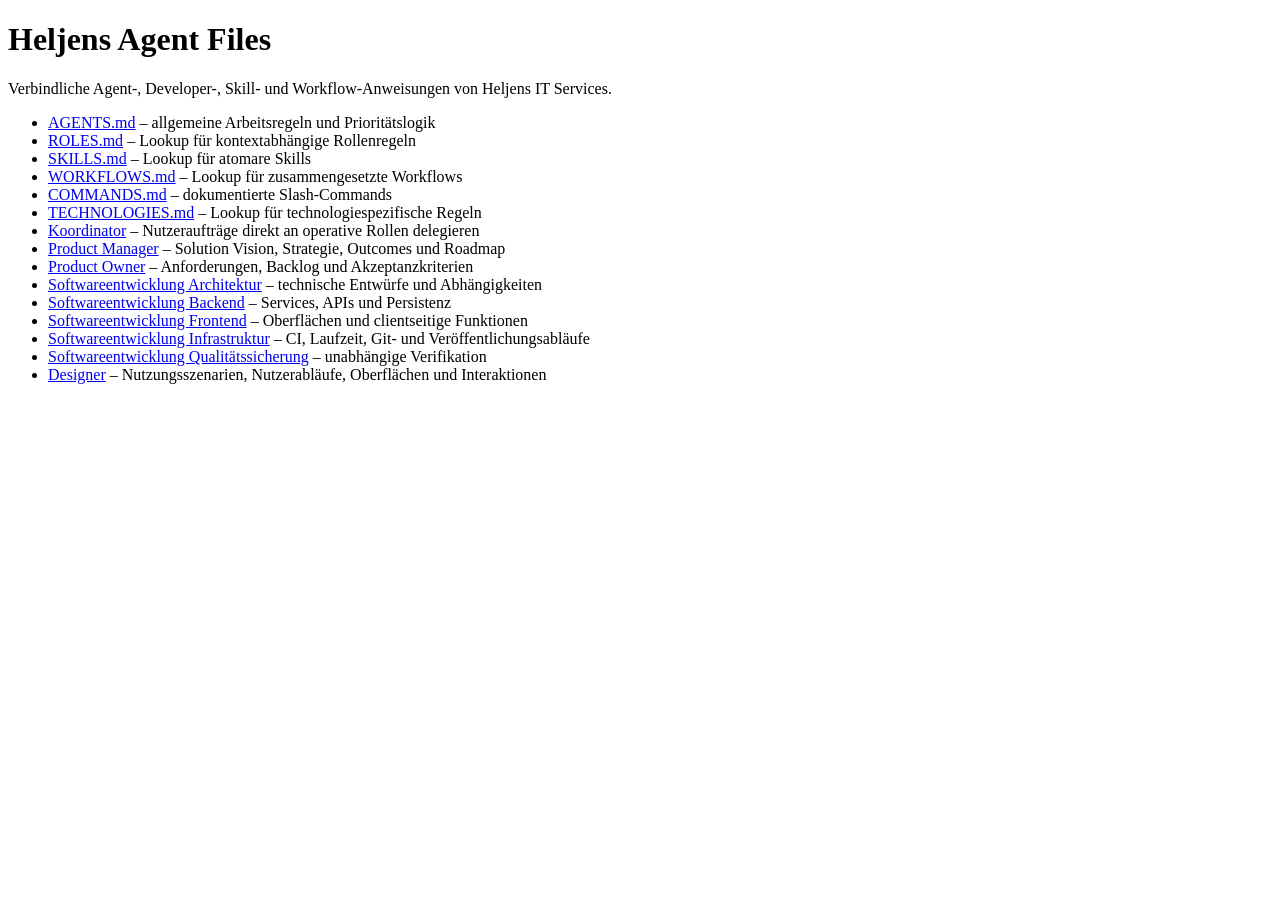
==== commit e326119c: "feat: Product-Manager-Rolle ergänzen" ====
--- a/docs/index.html
+++ b/docs/index.html
@@ -19,6 +19,7 @@
           <li><a href="COMMANDS.md">COMMANDS.md</a> – dokumentierte Slash-Commands</li>
           <li><a href="TECHNOLOGIES.md">TECHNOLOGIES.md</a> – Lookup für technologiespezifische Regeln</li>
           <li><a href="roles/koordinator/KOORDINATOR.md">Koordinator</a> – Nutzeraufträge direkt an operative Rollen delegieren</li>
+          <li><a href="roles/product_manager/PRODUCT_MANAGER.md">Product Manager</a> – Solution Vision, Strategie, Outcomes und Roadmap</li>
           <li><a href="roles/product_owner/PRODUCT_OWNER.md">Product Owner</a> – Anforderungen, Backlog und Akzeptanzkriterien</li>
           <li><a href="roles/softwareentwicklung_architektur/SOFTWAREENTWICKLUNG_ARCHITEKTUR.md">Softwareentwicklung Architektur</a> – technische Entwürfe und Abhängigkeiten</li>
           <li><a href="roles/softwareentwicklung_backend/SOFTWAREENTWICKLUNG_BACKEND.md">Softwareentwicklung Backend</a> – Services, APIs und Persistenz</li>
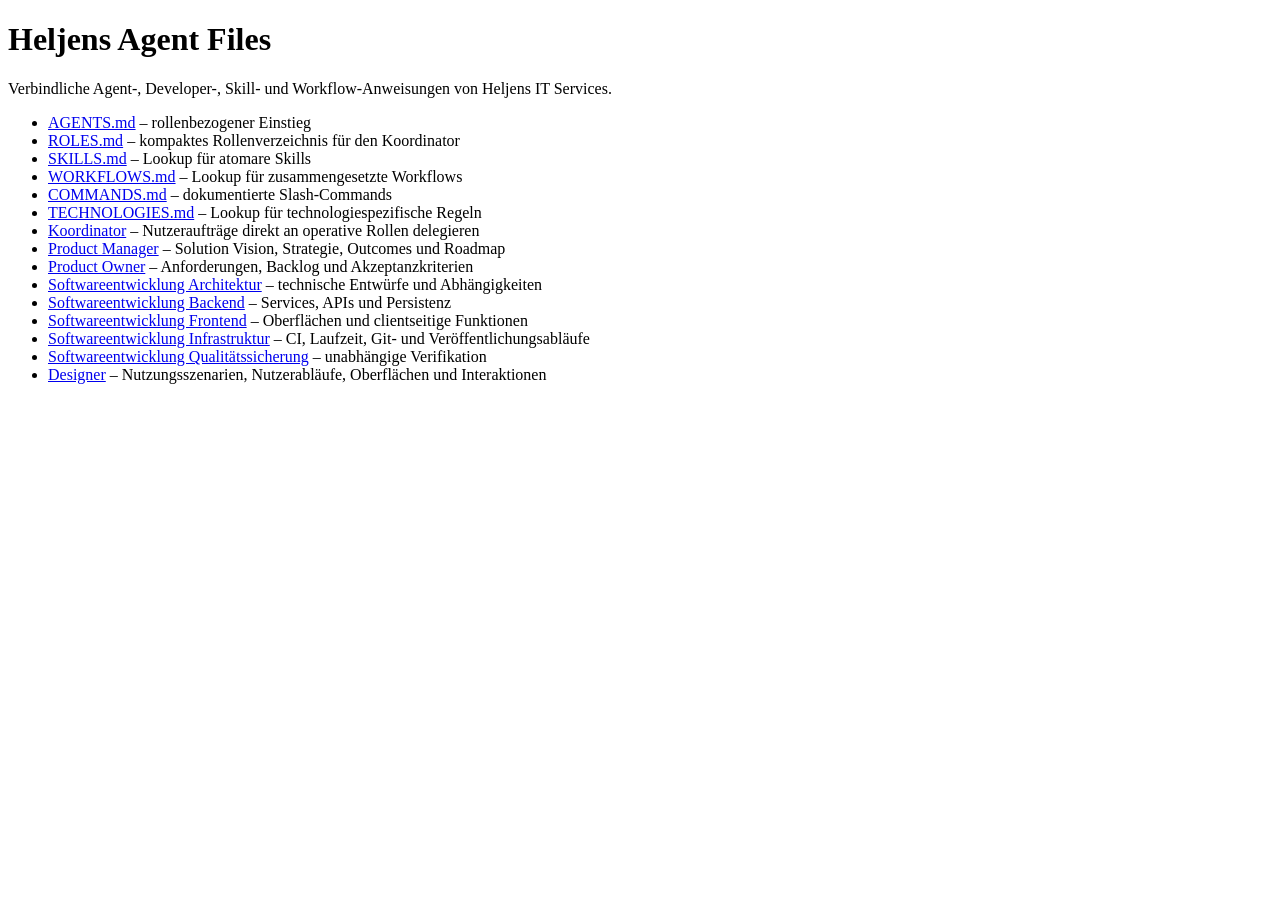
==== commit cedab688: "docs: Rollenrouting und autonome Kontextauswahl konsolidieren Spezialisten starten im eigenen Kontex" ====
--- a/docs/index.html
+++ b/docs/index.html
@@ -12,8 +12,8 @@
       <p>Verbindliche Agent-, Developer-, Skill- und Workflow-Anweisungen von Heljens IT Services.</p>
       <nav aria-label="Veröffentlichte Einstiegspunkte">
         <ul>
-          <li><a href="AGENTS.md">AGENTS.md</a> – allgemeine Arbeitsregeln und Prioritätslogik</li>
-          <li><a href="roles/ROLES.md">ROLES.md</a> – Lookup für kontextabhängige Rollenregeln</li>
+          <li><a href="AGENTS.md">AGENTS.md</a> – rollenbezogener Einstieg</li>
+          <li><a href="roles/ROLES.md">ROLES.md</a> – kompaktes Rollenverzeichnis für den Koordinator</li>
           <li><a href="skills/SKILLS.md">SKILLS.md</a> – Lookup für atomare Skills</li>
           <li><a href="workflows/WORKFLOWS.md">WORKFLOWS.md</a> – Lookup für zusammengesetzte Workflows</li>
           <li><a href="COMMANDS.md">COMMANDS.md</a> – dokumentierte Slash-Commands</li>
@@ -32,3 +32,4 @@
     </main>
   </body>
 </html>
+
